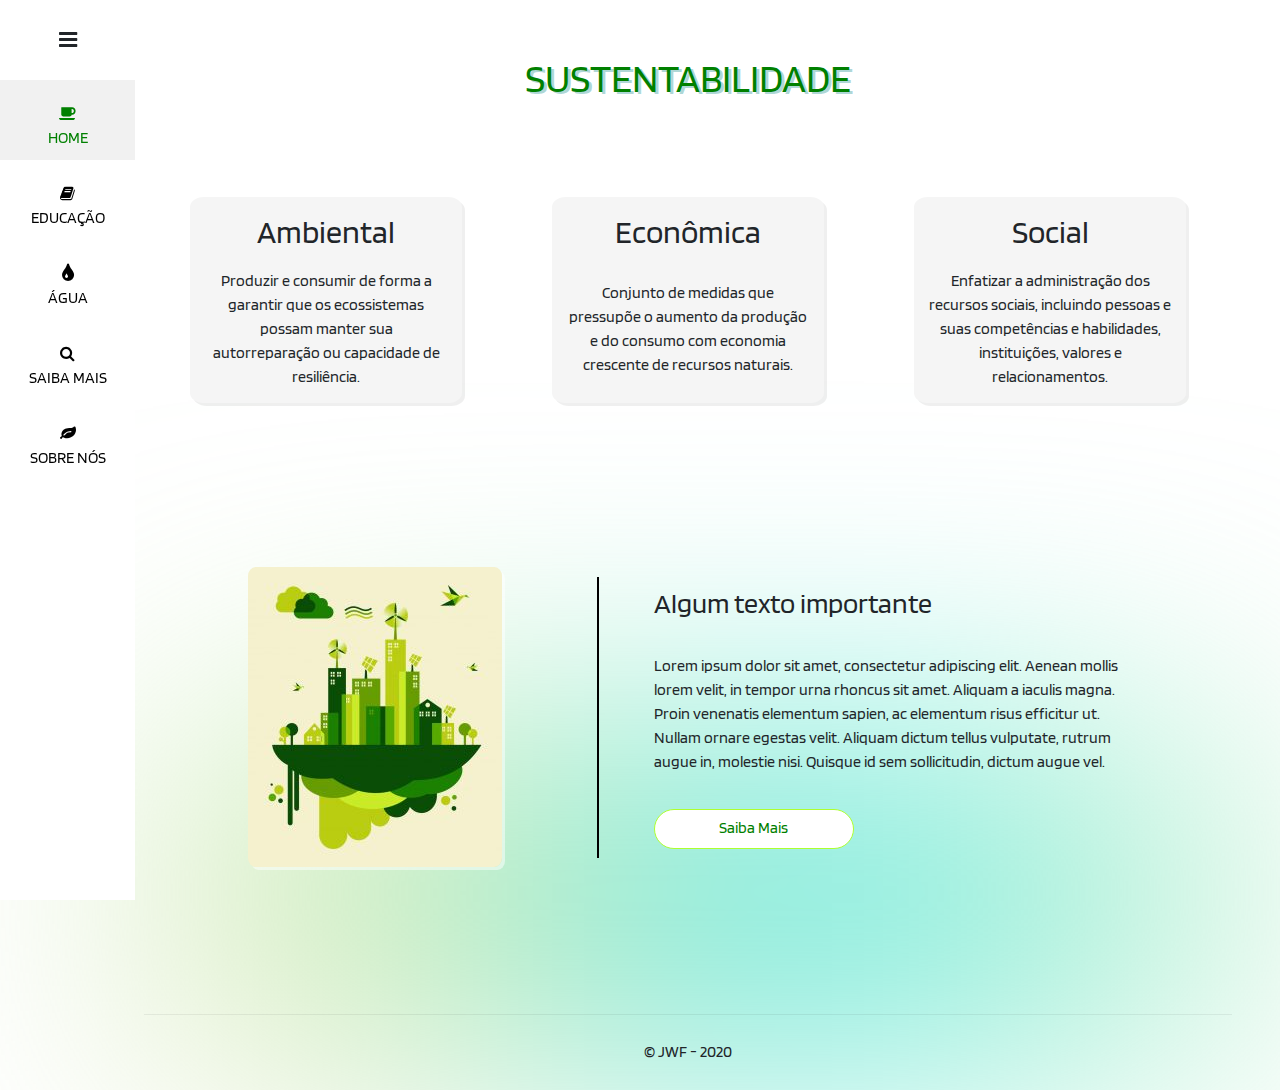
==== index.html @ f5969b2e "Atualizações no site" ====
<!DOCTYPE html>
<html lang="en">

<head>
    <meta charset="UTF-8">
    <meta name="viewport" content="width=device-width, initial-scale=1.0">
    <title>JFW - Sustentabilidade</title>

    <link rel="shortcut icon" href="public/favicon/favicon.ico" type="image/x-icon">

    <link href="https://stackpath.bootstrapcdn.com/font-awesome/4.7.0/css/font-awesome.min.css" rel="stylesheet">

    <link rel="stylesheet" href="https://stackpath.bootstrapcdn.com/bootstrap/4.5.0/css/bootstrap.min.css">

    <link rel="stylesheet" href="public/css/style.css">

    <script src="public/js/script.js"></script>

</head>

<body>
    <!-- <div class="scroll-anchor">

        <p id="pdrop">Press Me</p>

        <a href="#Recicle">
            <div onmousemove="showPress()" onmouseout="hiddenPress()" id="drop"></div>
        </a>

    </div> -->
    <header>

        <nav>
            <ul>
                <li>
                    <div class="item-menu">
                        <i class="fa fa-bars fa-lg"></i>
                    </div>
                </li>
                <li class="menu desabilitado">
                    <a id="linkHome" class="menu desabilitado" href="#" aria-disabled="true">
                        <i class="fa fa-coffee"></i>
                        <p>home</p>
                    </a>
                </li>
                <li class="menu" onmouseover="alterarEstiloMenu(2)" onmouseout="alterarEstiloMenu(2)">
                    <a id="linkReciclo" href="educacao.html">
                        <div class="menu">
                            <i class="fa fa-book"></i>
                            <p>Educação</p>
                        </div>
                    </a>
                </li>
                <li class="menu" onmouseover="alterarEstiloMenu(3)" onmouseout="alterarEstiloMenu(3)">
                    <a id="linkAgua" href="agua.html">
                        <div class="menu">
                            <i class="fa fa-tint fa-lg"></i>
                            <p>água</p>
                        </div>
                    </a>
                </li>
                <li class="menu" onmouseover="alterarEstiloMenu(4)" onmouseout="alterarEstiloMenu(4)">
                    <a id="linkOutros" href="saiba-mais.html">
                        <div class="menu">
                            <i class="fa fa-search"></i>
                            <p>Saiba Mais</p>
                        </div>
                    </a>
                </li>
                <li class="menu" onmouseover="alterarEstiloMenu(5)" onmouseout="alterarEstiloMenu(5)">
                    <a id="linkNos" href="sobre-nos.html">
                        <div class="menu">
                            <i class="fa fa-leaf"></i>
                            <p>Sobre nós</p>
                        </div>
                    </a>
                </li>
            </ul>
        </nav>

    </header>


    <img class="background" src="public/img/background1.jpeg">
    <main>

        <h1 class="title">Sustentabilidade</h1>

        <div class="row rows">
            <div class="box col-md-3">
                <h2>Ambiental</h2>
                <p>Produzir e consumir de forma a garantir que os ecossistemas possam manter
                    sua autorreparação ou capacidade de resiliência.</p>
            </div>
            <div class="box col-md-3">
                <h2>Econômica</h2>
                <p>Conjunto de medidas que pressupõe o aumento da produção e do consumo com
                    economia crescente de recursos naturais.</p>
            </div>
            <div class="box col-md-3">
                <h2>Social</h2>
                <p>Enfatizar a administração dos recursos sociais, incluindo pessoas e suas
                    competências e habilidades, instituições, valores e relacionamentos.</p>
            </div>
        </div>

            <div class="frases row rows">
                <div class="col-sm-4">
                    <img src="public/img/img1.jpg" alt="">
                </div>
                <div class="boxf col-md-6">
                    <h3>Algum texto importante</h3>
                    <p>Lorem ipsum dolor sit amet, consectetur adipiscing elit. Aenean mollis lorem velit, in tempor
                        urna rhoncus sit amet. Aliquam a iaculis magna. Proin venenatis elementum sapien, ac elementum
                        risus efficitur ut. Nullam ornare egestas velit. Aliquam dictum tellus vulputate, rutrum augue
                        in, molestie nisi. Quisque id sem sollicitudin, dictum augue vel.</p>
                    <a href="educacao.html">Saiba Mais</a>
                </div>
                <!-- <p>Uso de agrotóxicos mais que dobrou em dez anos</p>
                        <p>Existem 627 espécies da fauna brasileira ameaçadas de extinção</p>
                        <p>No Brasil, 37% da água tratada é desperdiçada</p> -->
            </div>


            <footer>
                <p>&copy JWF - 2020</p>
            </footer>
    </main>



</body>

</html>
---- public/css/style.css ----
@import url('https://fonts.googleapis.com/css2?family=Blinker:wght@600&display=swap');

* {
    font-family: 'Blinker', sans-serif;
}

body {
    margin: 0 auto;

    display: flex;

    justify-content: center;
}

.background {
    position: absolute;
    width: 80%;
    height: 20vw;

    margin-top: 85vh;
    margin-left: 15vh;
    filter: blur(10em);

    object-fit: cover;

    z-index: -1;
}

/* .scroll-anchor {
    display: grid;

    position: fixed;
    top: 78%;

    transition: all 300ms;
}

.scroll-anchor:hover {

    top: 77%;

    transition: all 300ms;
}

.scroll-anchor p {

    font-weight: bold;
    text-align: center;

    margin-bottom: 4vh;

    color: #0288d1;
    cursor: default;

    opacity: 0;

    transition: opacity 300ms;
}

#drop {

    background-color: #0288d1;
    height: 8.5vh;
    width: 8.5vh;
    border: solid 0.04vw #FFFFFF50;
    border-radius: 50%;
    border-top-left-radius: 0;
    box-shadow: inset -1.3vh 0.5vh 0px -0.5vh #03a9f4;

    transform: rotate(45deg);

    cursor: pointer;

    transition: all 300ms;

} */

nav {

    position: fixed;
    left: 0;

    background-color: #FFF;

    width: 15vh;
    height: 100vh;

    z-index: 3;

}

ul, li {
    list-style-type: none;
    padding: 0;
}

li.menu:hover {
    background-color: #21212110;
    cursor: pointer;
}

ul li {
    position: relative;

    width: 100%;
    height: 5em;

    margin: 0 auto;
}

li .menu, li div.item-menu {
    position: absolute;
    top: 50%;
    left: 50%;
    transform: translate(-50%, -50%);

    text-align: center;
}

li a:hover {
    text-decoration: none;
}

li a {
    text-decoration: none;
    color: black;
}

.menu, .item-menu {
    width: 100%;
}

.item-menu {
    cursor: pointer ;
}

li .menu {
    margin-top: 10%;
}

li.desabilitado{
    background-color: #21212110;
}

a.desabilitado {
    color: green;
}


main {
    width: 85%;
    margin-left: 7.5%;
}

.rows {
    margin: 7% 0;
    justify-content: center;
}

.rows img {
    border-radius: 3%;
    box-shadow: 3px 3px #FFFFFF80;

    position: relative;
    top: 50%;
    left: 50%;
    transform: translate(-50%, -50%);
}

li p, .title {
    text-transform: uppercase;
}

h1.title {
    text-align: center;
    text-transform: uppercase;
    text-shadow: 3px 2px #00808050;

    margin: 5% 0;
    color: #008000;
}

.box {
    background-color: whitesmoke;

    border-radius: 5%;
    box-shadow: 3px 3px #00000010;

    margin: 2vh 5vh;

    min-width: 250px;

}

.box > h2, .box p {
    text-align: center;
}

.box > h2 {
    margin: 0.5em 0;
}

.box p {
    position: relative;
    top: 30%;
    left: 50%;
    transform: translate(-50%, -50%);

    text-align: center;
}

.boxf p {
    margin-top: 1em;
    margin-bottom: 5em;
}

.frases .boxf {
    border-left: solid 2px black;
    padding-left: 5%;
    padding-bottom: 2%;
    text-align: left;
    margin: 5em;

}

.frases div {
    justify-content: center;
    align-items: center;
}

.frases p {
    position: relative;
    top: 30%;
    left: 50%;
    transform: translate(-50%, -50%);
}

.frases h3 {
    margin: 2% 0;
}

.frases {
    margin: 7% 0;
}

.frases {
    text-align: center;
}

.boxf a {
    color: green;
    text-align: center;
    padding: 6px;
    margin-top: -5%;
    position: absolute;
    width: 200px;
    height: 40px;
    border: solid 1px greenyellow;
    border-radius: 2em;
    background-color: white;
    text-decoration: none;

    transition: color 300ms;
    transition: background-color 700ms;


}

.boxf a:hover {
    border: #00800080;
    background-color: #00800080;
    color: white;

    transition: color 300ms;
    transition: background-color 700ms; 
}

footer {
    margin-top: auto;
    padding : 25px 0 10px;

    text-align: center;

    border-top: 1px solid #00000010;
}

::-webkit-scrollbar {
    width: 1.2%;
    background-color: #21212110;
}

::-webkit-scrollbar-thumb {
    background-color: #21212130;
}

@media(max-width: 800px) {
    nav {
        display: none;
    }

    main {
        margin-left: 0;
    }

    .background {
        bottom: -70%;
        left: 0;
        filter: blur(7em);
    }

    .frases .boxf {
        border-left: none;
        text-align: center;
        justify-content: center;
        align-items: center;
        margin: 5% 0;
    }

    .boxf a {
        margin: 0;
        position: relative;
        padding: 0.3em 2em;
    }
}
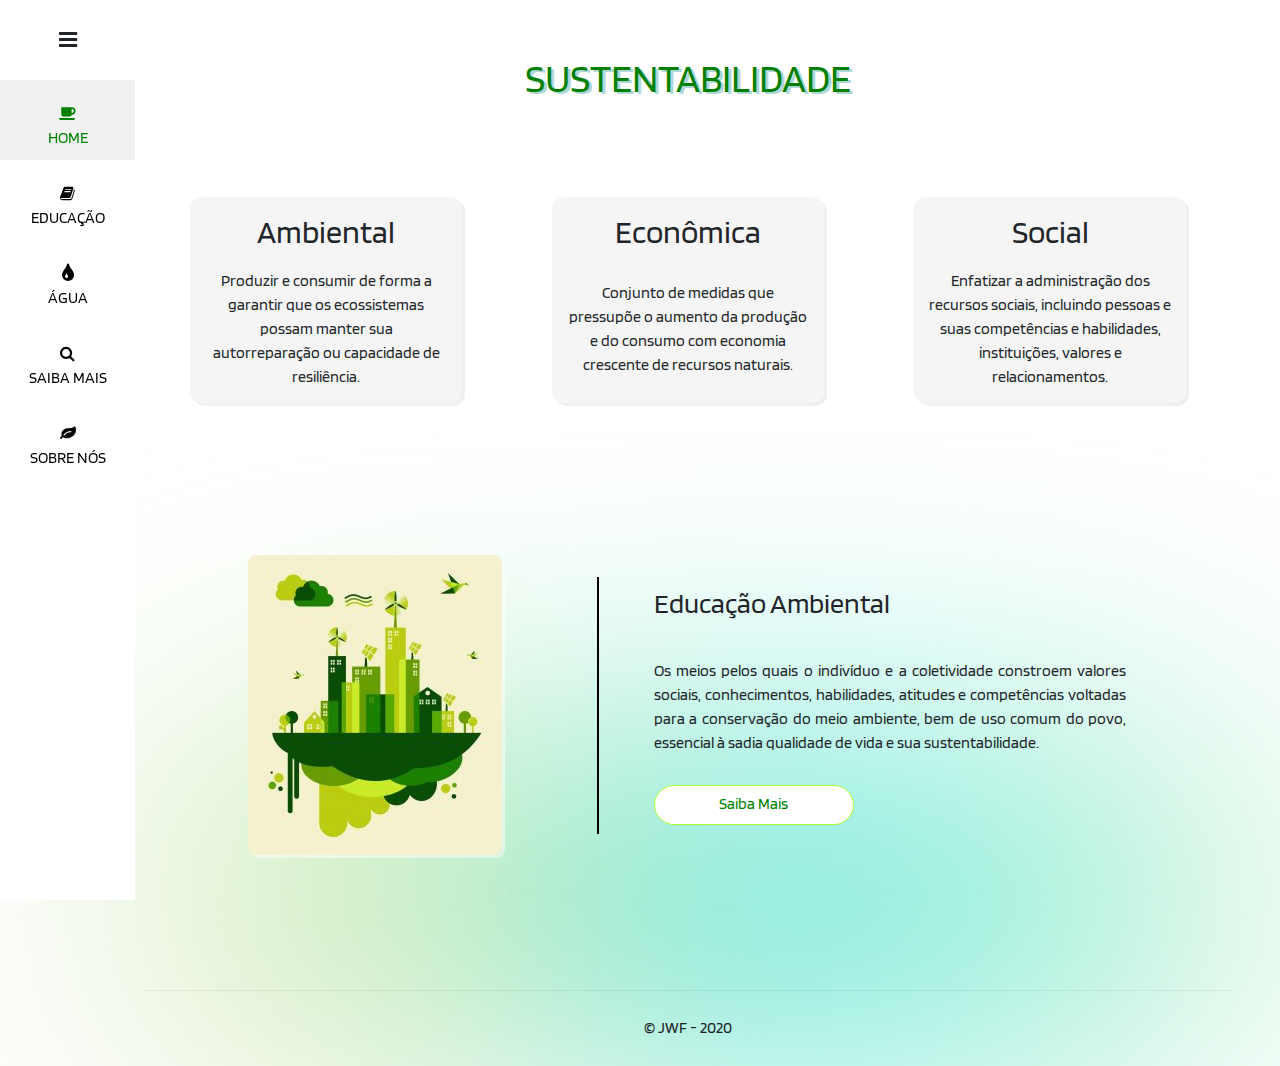
==== commit a89492ae: "diversas alterações" ====
--- a/index.html
+++ b/index.html
@@ -109,11 +109,11 @@
                     <img src="public/img/img1.jpg" alt="">
                 </div>
                 <div class="boxf col-md-6">
-                    <h3>Algum texto importante</h3>
-                    <p>Lorem ipsum dolor sit amet, consectetur adipiscing elit. Aenean mollis lorem velit, in tempor
-                        urna rhoncus sit amet. Aliquam a iaculis magna. Proin venenatis elementum sapien, ac elementum
-                        risus efficitur ut. Nullam ornare egestas velit. Aliquam dictum tellus vulputate, rutrum augue
-                        in, molestie nisi. Quisque id sem sollicitudin, dictum augue vel.</p>
+                    <h3>Educação Ambiental</h3>
+                    <p style="text-align: justify;">Os meios pelos quais o indivíduo e a coletividade constroem valores sociais, conhecimentos,
+                        habilidades, atitudes e competências voltadas para a conservação do meio ambiente, 
+                        bem de uso comum do povo, essencial à sadia qualidade de vida e sua sustentabilidade.
+                    </p>
                     <a href="educacao.html">Saiba Mais</a>
                 </div>
                 <!-- <p>Uso de agrotóxicos mais que dobrou em dez anos</p>
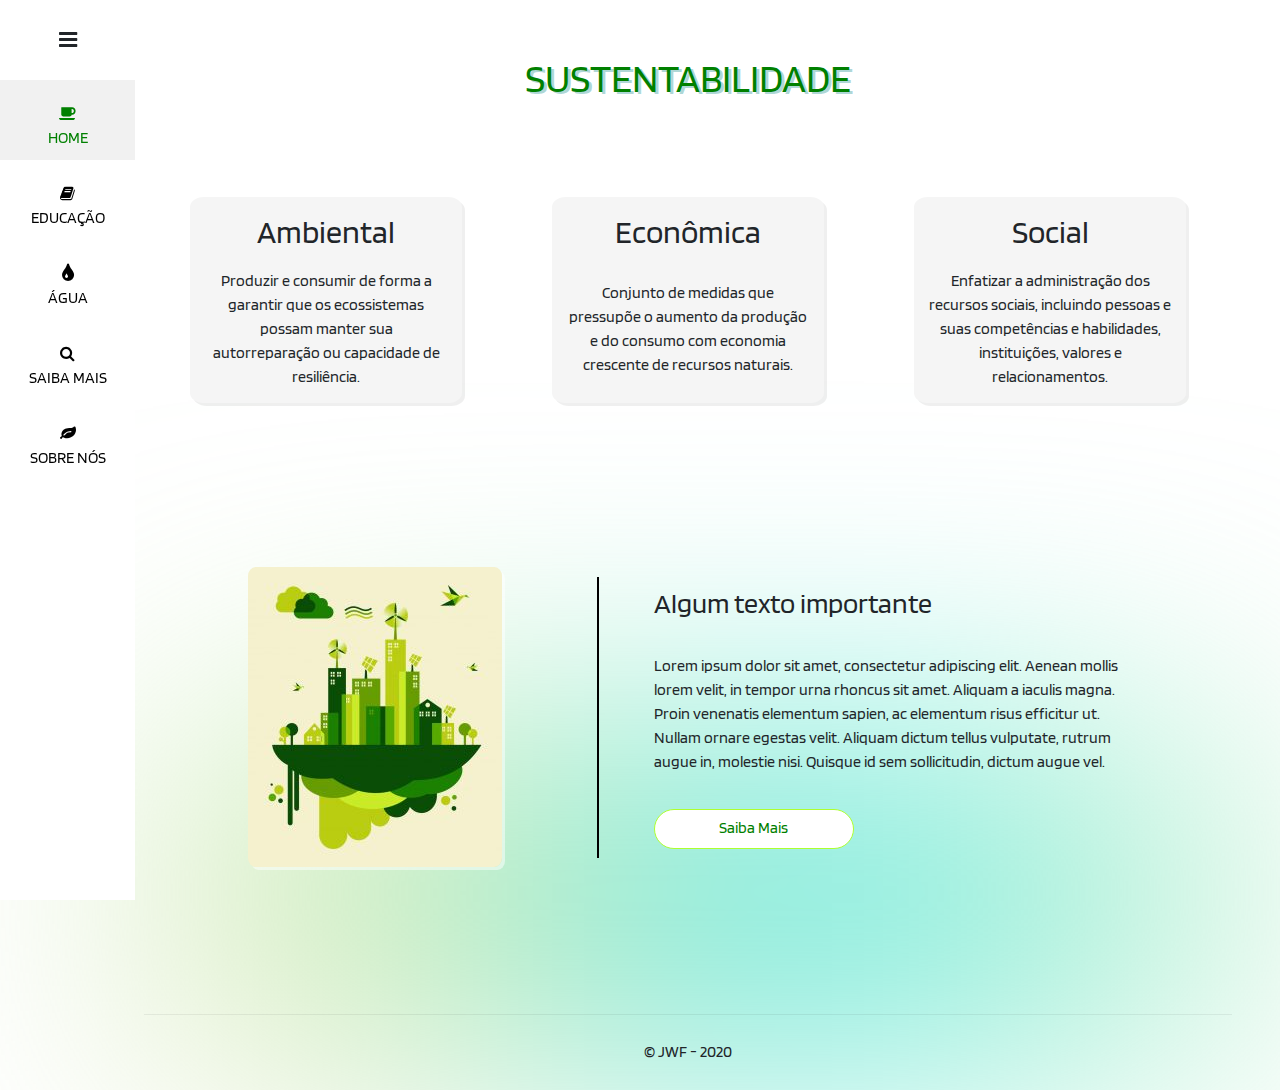
==== commit 136132f5: "Introdução menu button" ====
--- a/index.html
+++ b/index.html
@@ -82,10 +82,13 @@
 
 
     <img class="background" src="public/img/background1.jpeg">
+
+    <a href="menu.html"><i class="fa fa-bars fa-2x"></i></a>
+
     <main>
 
         <h1 class="title">Sustentabilidade</h1>
-
+     
         <div class="row rows">
             <div class="box col-md-3">
                 <h2>Ambiental</h2>
@@ -109,11 +112,11 @@
                     <img src="public/img/img1.jpg" alt="">
                 </div>
                 <div class="boxf col-md-6">
-                    <h3>Educação Ambiental</h3>
-                    <p style="text-align: justify;">Os meios pelos quais o indivíduo e a coletividade constroem valores sociais, conhecimentos,
-                        habilidades, atitudes e competências voltadas para a conservação do meio ambiente, 
-                        bem de uso comum do povo, essencial à sadia qualidade de vida e sua sustentabilidade.
-                    </p>
+                    <h3>Algum texto importante</h3>
+                    <p>Lorem ipsum dolor sit amet, consectetur adipiscing elit. Aenean mollis lorem velit, in tempor
+                        urna rhoncus sit amet. Aliquam a iaculis magna. Proin venenatis elementum sapien, ac elementum
+                        risus efficitur ut. Nullam ornare egestas velit. Aliquam dictum tellus vulputate, rutrum augue
+                        in, molestie nisi. Quisque id sem sollicitudin, dictum augue vel.</p>
                     <a href="educacao.html">Saiba Mais</a>
                 </div>
                 <!-- <p>Uso de agrotóxicos mais que dobrou em dez anos</p>
--- a/public/css/style.css
+++ b/public/css/style.css
@@ -188,7 +188,7 @@
 
     margin: 2vh 5vh;
 
-    min-width: 250px;
+    min-width: 200px;
 
 }
 
@@ -262,8 +262,6 @@
 
     transition: color 300ms;
     transition: background-color 700ms;
-
-
 }
 
 .boxf a:hover {
@@ -284,6 +282,19 @@
     border-top: 1px solid #00000010;
 }
 
+body > a {
+    display: none;
+    position: absolute;
+    text-decoration: none;
+    color: black;
+    top: 3.5%;
+    left: 47.5%;
+}
+
+body > a:hover {
+    color: black;
+}
+
 ::-webkit-scrollbar {
     width: 1.2%;
     background-color: #21212110;
@@ -303,9 +314,7 @@
     }
 
     .background {
-        bottom: -70%;
-        left: 0;
-        filter: blur(7em);
+        display: none;
     }
 
     .frases .boxf {
@@ -321,4 +330,13 @@
         position: relative;
         padding: 0.3em 2em;
     }
+
+    main {
+        margin-top: 10%;
+        padding: 0;
+    }
+
+    body > a {
+        display: block;
+    }
 }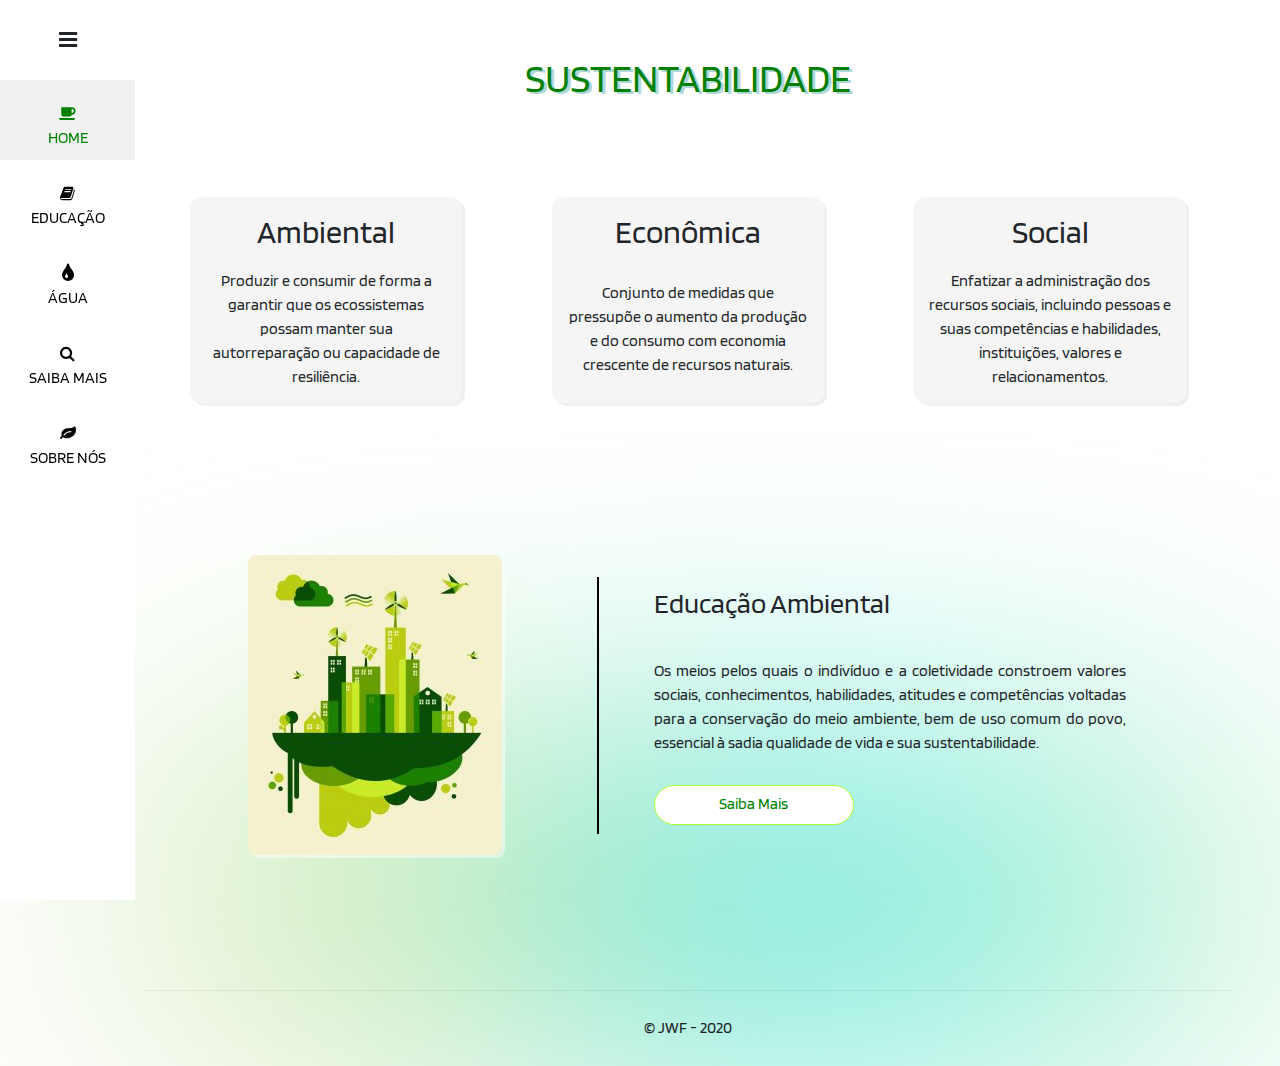
==== commit 05df421f: "Merge branch 'master' of https://github.com/joao-coimbra/APS" ====
--- a/index.html
+++ b/index.html
@@ -112,11 +112,11 @@
                     <img src="public/img/img1.jpg" alt="">
                 </div>
                 <div class="boxf col-md-6">
-                    <h3>Algum texto importante</h3>
-                    <p>Lorem ipsum dolor sit amet, consectetur adipiscing elit. Aenean mollis lorem velit, in tempor
-                        urna rhoncus sit amet. Aliquam a iaculis magna. Proin venenatis elementum sapien, ac elementum
-                        risus efficitur ut. Nullam ornare egestas velit. Aliquam dictum tellus vulputate, rutrum augue
-                        in, molestie nisi. Quisque id sem sollicitudin, dictum augue vel.</p>
+                    <h3>Educação Ambiental</h3>
+                    <p style="text-align: justify;">Os meios pelos quais o indivíduo e a coletividade constroem valores sociais, conhecimentos,
+                        habilidades, atitudes e competências voltadas para a conservação do meio ambiente, 
+                        bem de uso comum do povo, essencial à sadia qualidade de vida e sua sustentabilidade.
+                    </p>
                     <a href="educacao.html">Saiba Mais</a>
                 </div>
                 <!-- <p>Uso de agrotóxicos mais que dobrou em dez anos</p>
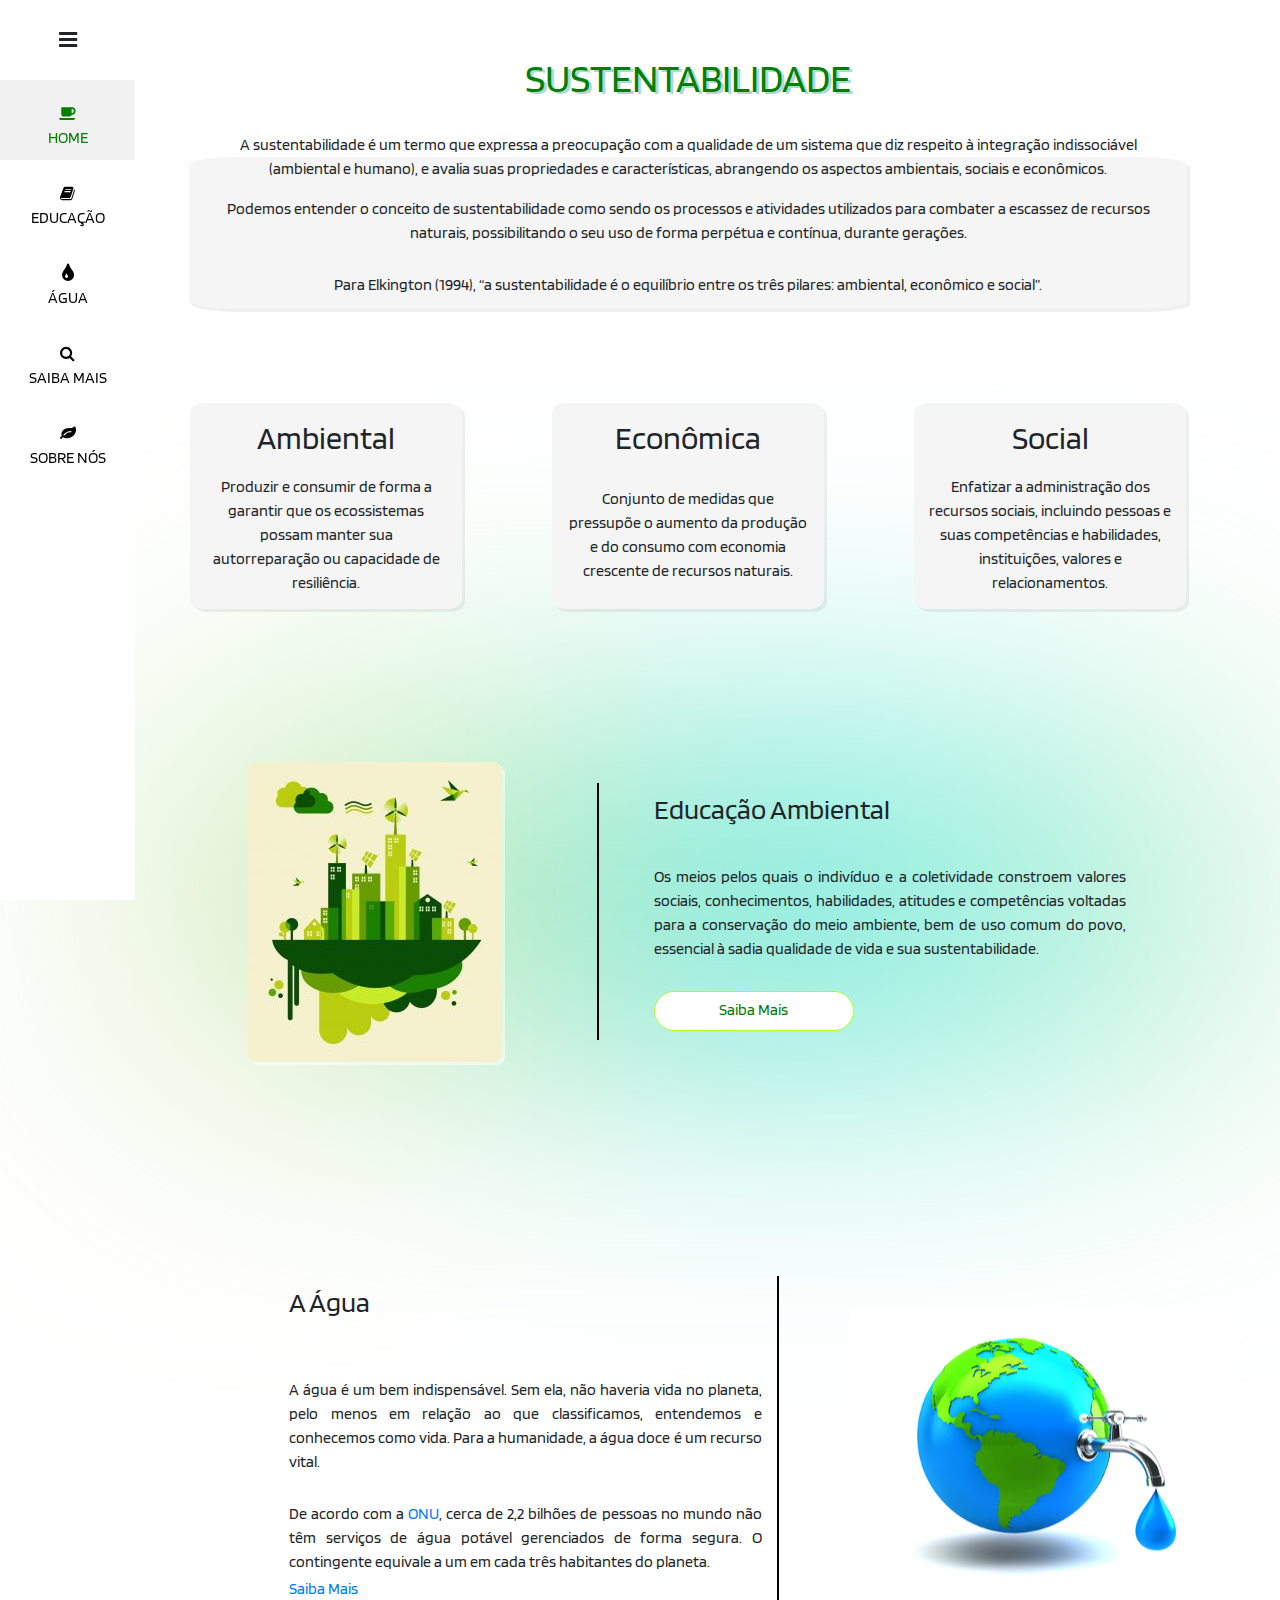
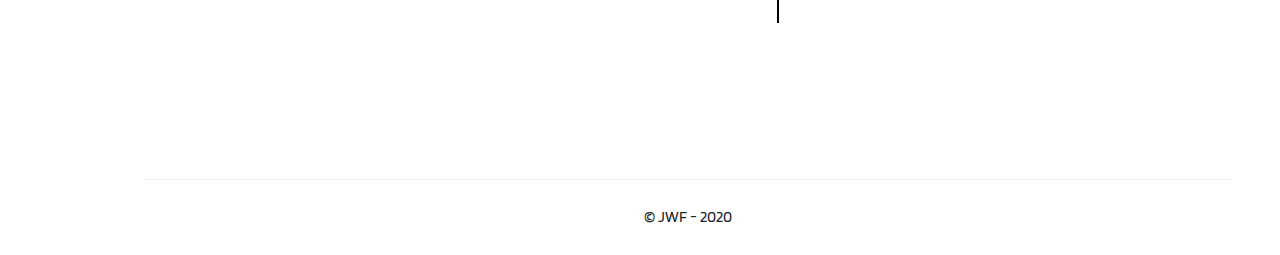
==== commit 6b1fb6ce: "alterações nas páginas" ====
--- a/index.html
+++ b/index.html
@@ -89,6 +89,19 @@
 
         <h1 class="title">Sustentabilidade</h1>
      
+        <div class="box col-md-auto">
+            <p> A sustentabilidade é um termo que expressa a preocupação com a qualidade de um sistema 
+            que diz respeito à integração indissociável (ambiental e humano), e avalia suas propriedades e 
+            características, abrangendo os aspectos ambientais, sociais e econômicos.</p>
+
+            <p>Podemos entender o conceito de sustentabilidade como sendo os processos e atividades utilizados para 
+            combater a escassez de recursos naturais, possibilitando o seu uso de forma perpétua e contínua, 
+            durante gerações.</p>
+
+            <p>Para Elkington (1994), <q>a sustentabilidade é o equilíbrio entre os três pilares: ambiental, econômico e social</q>.</p>
+            
+        </div>
+        
         <div class="row rows">
             <div class="box col-md-3">
                 <h2>Ambiental</h2>
@@ -121,9 +134,29 @@
                 </div>
                 <!-- <p>Uso de agrotóxicos mais que dobrou em dez anos</p>
                         <p>Existem 627 espécies da fauna brasileira ameaçadas de extinção</p>
-                        <p>No Brasil, 37% da água tratada é desperdiçada</p> -->
+                        <p>No Brasil, 37% da água tratada é desperdiçada</p> -->                
+                
             </div>
 
+            <div class="frases row rows">
+                <div class="boxg col-md-6">
+                    <h3>A Água</h3>
+                    <p style="text-align: justify;">
+                        A água é um bem indispensável. Sem ela, não haveria vida no planeta, pelo menos em relação ao 
+                        que classificamos, entendemos e conhecemos como vida. Para a humanidade, a água doce é um recurso vital.
+                    </p>
+                    <p style="text-align: justify;">
+                    De acordo com a <a href="https://nacoesunidas.org/onu-1-em-cada-3-pessoas-no-mundo-nao-tem-acesso-a-agua-potavel/" target="_blank">
+                    ONU</a>, cerca de 2,2 bilhões de pessoas no mundo não têm serviços de água potável gerenciados 
+                    de forma segura. O contingente equivale a um em cada três habitantes do planeta. 
+                    </p>
+                    <br><br>
+                    <a href="agua.html">Saiba Mais</a>
+                </div>                               
+                <div class="col-sm-4">
+                    <img src="public/img/img2.jpg" alt="">
+                </div>
+            </div>
 
             <footer>
                 <p>&copy JWF - 2020</p>
--- a/public/css/style.css
+++ b/public/css/style.css
@@ -221,6 +221,14 @@
     text-align: left;
     margin: 5em;
 
+}
+
+.frases .boxg {
+    border-right: solid 2px black;
+    padding-left: 5%;
+    padding-bottom: 2%;
+    text-align: left;
+    margin: 5em;
 }
 
 .frases div {
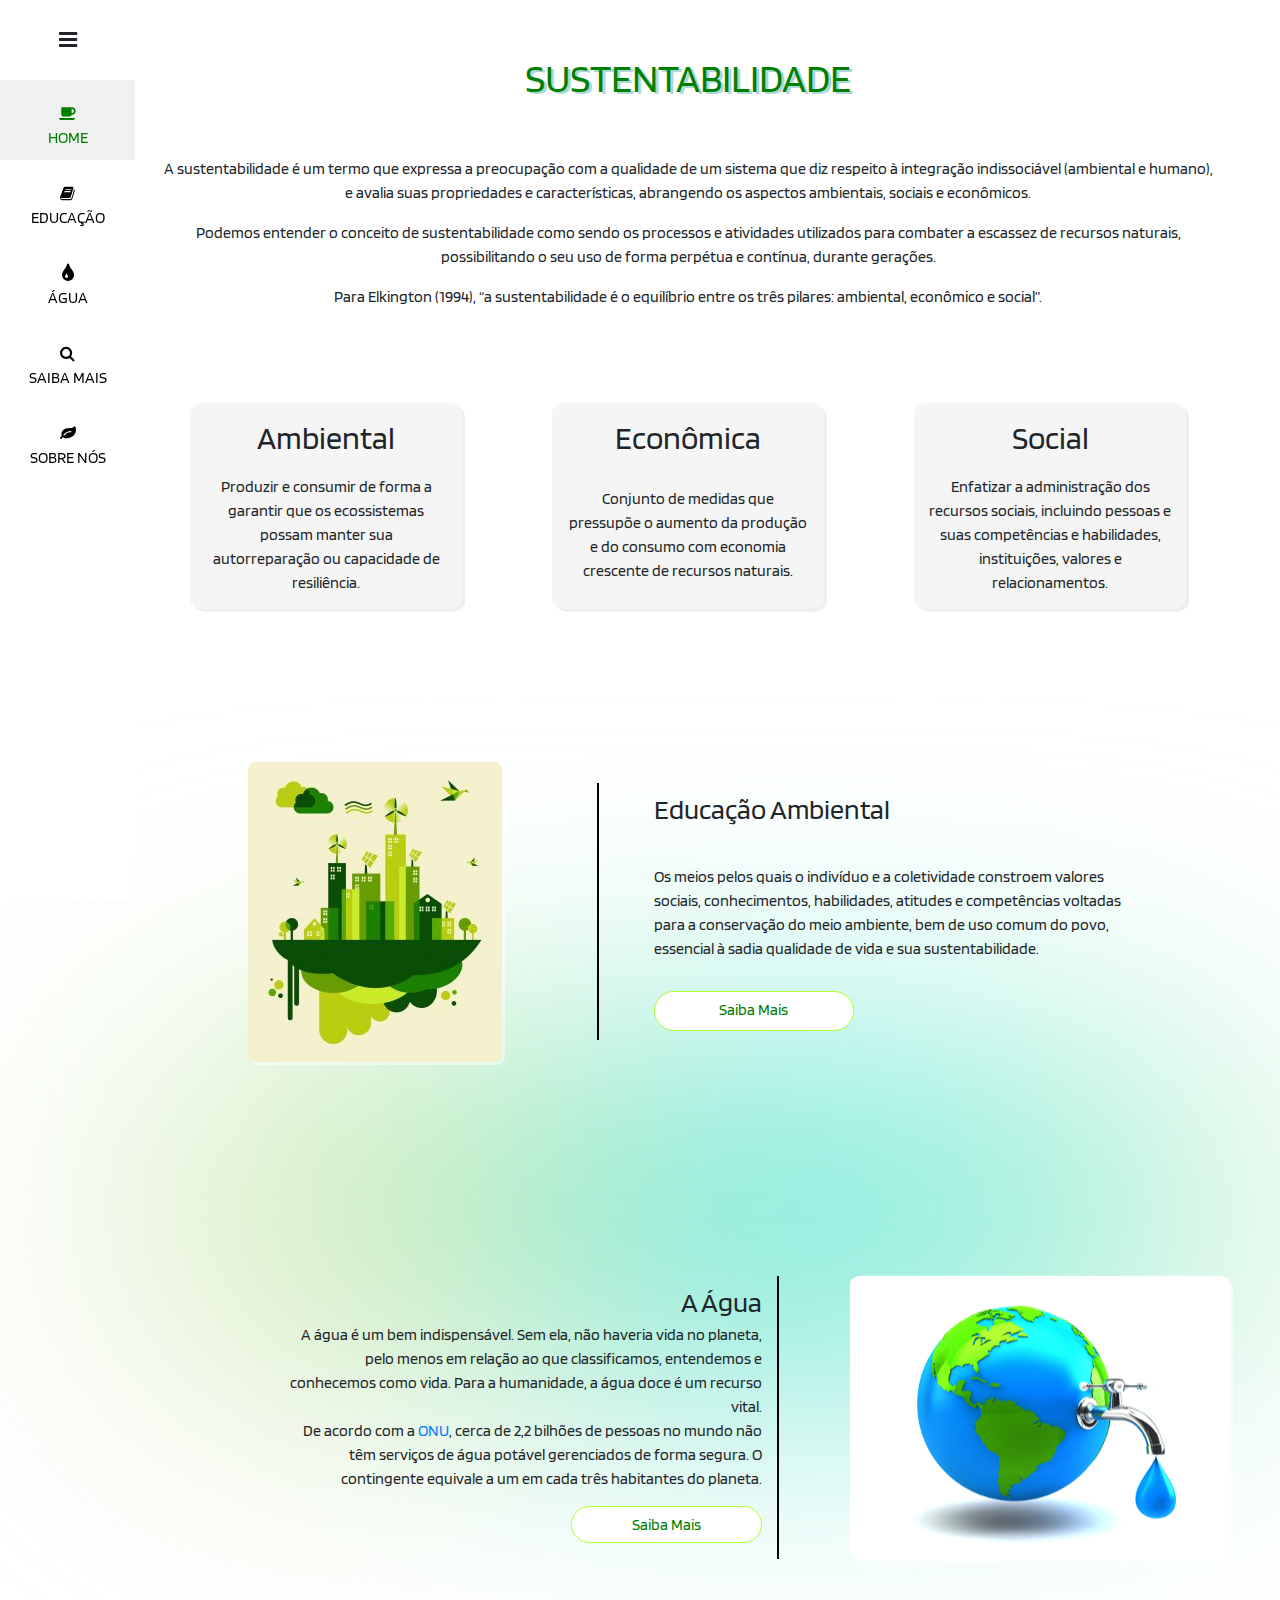
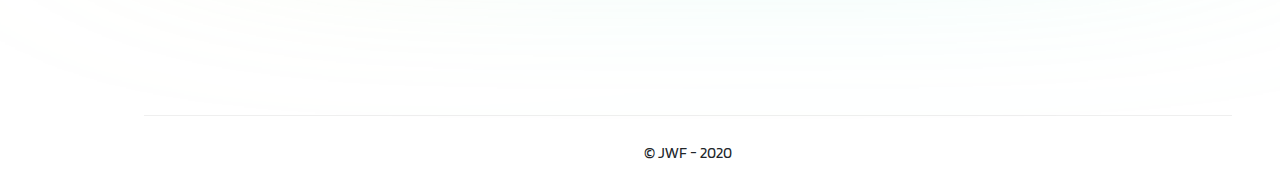
==== commit 820b4176: "ajustes nos componetes do site" ====
--- a/index.html
+++ b/index.html
@@ -83,25 +83,24 @@
 
     <img class="background" src="public/img/background1.jpeg">
 
-    <a href="menu.html"><i class="fa fa-bars fa-2x"></i></a>
-
     <main>
 
-        <h1 class="title">Sustentabilidade</h1>
-     
-        <div class="box col-md-auto">
-            <p> A sustentabilidade é um termo que expressa a preocupação com a qualidade de um sistema 
-            que diz respeito à integração indissociável (ambiental e humano), e avalia suas propriedades e 
-            características, abrangendo os aspectos ambientais, sociais e econômicos.</p>
+        <h1 class="title title-home">Sustentabilidade</h1>
 
-            <p>Podemos entender o conceito de sustentabilidade como sendo os processos e atividades utilizados para 
-            combater a escassez de recursos naturais, possibilitando o seu uso de forma perpétua e contínua, 
-            durante gerações.</p>
+        <div class="col-md-auto">
+            <p> A sustentabilidade é um termo que expressa a preocupação com a qualidade de um sistema
+                que diz respeito à integração indissociável (ambiental e humano), e avalia suas propriedades e
+                características, abrangendo os aspectos ambientais, sociais e econômicos.</p>
 
-            <p>Para Elkington (1994), <q>a sustentabilidade é o equilíbrio entre os três pilares: ambiental, econômico e social</q>.</p>
-            
+            <p>Podemos entender o conceito de sustentabilidade como sendo os processos e atividades utilizados para
+                combater a escassez de recursos naturais, possibilitando o seu uso de forma perpétua e contínua,
+                durante gerações.</p>
+
+            <p>Para Elkington (1994), <q>a sustentabilidade é o equilíbrio entre os três pilares: ambiental, econômico e
+                    social</q>.</p>
+
         </div>
-        
+
         <div class="row rows">
             <div class="box col-md-3">
                 <h2>Ambiental</h2>
@@ -120,47 +119,47 @@
             </div>
         </div>
 
-            <div class="frases row rows">
-                <div class="col-sm-4">
-                    <img src="public/img/img1.jpg" alt="">
-                </div>
-                <div class="boxf col-md-6">
-                    <h3>Educação Ambiental</h3>
-                    <p style="text-align: justify;">Os meios pelos quais o indivíduo e a coletividade constroem valores sociais, conhecimentos,
-                        habilidades, atitudes e competências voltadas para a conservação do meio ambiente, 
-                        bem de uso comum do povo, essencial à sadia qualidade de vida e sua sustentabilidade.
-                    </p>
-                    <a href="educacao.html">Saiba Mais</a>
-                </div>
-                <!-- <p>Uso de agrotóxicos mais que dobrou em dez anos</p>
+        <div class="box-educa row rows">
+            <div class="col-sm-4">
+                <img src="public/img/img1.jpg" alt="">
+            </div>
+            <div class="boxf col-md-6">
+                <h3>Educação Ambiental</h3>
+                <p>Os meios pelos quais o indivíduo e a coletividade constroem valores sociais, conhecimentos,
+                    habilidades, atitudes e competências voltadas para a conservação do meio ambiente,
+                    bem de uso comum do povo, essencial à sadia qualidade de vida e sua sustentabilidade.
+                </p>
+                <a href="educacao.html">Saiba Mais</a>
+            </div>
+            <!-- <p>Uso de agrotóxicos mais que dobrou em dez anos</p>
                         <p>Existem 627 espécies da fauna brasileira ameaçadas de extinção</p>
-                        <p>No Brasil, 37% da água tratada é desperdiçada</p> -->                
-                
+                        <p>No Brasil, 37% da água tratada é desperdiçada</p> -->
+
+        </div>
+
+        <div class="box-agua row rows">
+            <div class="boxg col-sm-6">
+                <h3>A Água</h3>
+                <p>
+                    A água é um bem indispensável. Sem ela, não haveria vida no planeta, pelo menos em relação ao
+                    que classificamos, entendemos e conhecemos como vida. Para a humanidade, a água doce é um recurso
+                    vital. <br>
+                    De acordo com a <a
+                        href="https://nacoesunidas.org/onu-1-em-cada-3-pessoas-no-mundo-nao-tem-acesso-a-agua-potavel/"
+                        target="_blank">
+                        ONU</a>, cerca de 2,2 bilhões de pessoas no mundo não têm serviços de água potável gerenciados
+                    de forma segura. O contingente equivale a um em cada três habitantes do planeta.
+                </p>
+                <a href="agua.html">Saiba Mais</a>
             </div>
+            <div class="col-md-4">
+                <img src="public/img/img2.jpg" alt="">
+            </div>
+        </div>
 
-            <div class="frases row rows">
-                <div class="boxg col-md-6">
-                    <h3>A Água</h3>
-                    <p style="text-align: justify;">
-                        A água é um bem indispensável. Sem ela, não haveria vida no planeta, pelo menos em relação ao 
-                        que classificamos, entendemos e conhecemos como vida. Para a humanidade, a água doce é um recurso vital.
-                    </p>
-                    <p style="text-align: justify;">
-                    De acordo com a <a href="https://nacoesunidas.org/onu-1-em-cada-3-pessoas-no-mundo-nao-tem-acesso-a-agua-potavel/" target="_blank">
-                    ONU</a>, cerca de 2,2 bilhões de pessoas no mundo não têm serviços de água potável gerenciados 
-                    de forma segura. O contingente equivale a um em cada três habitantes do planeta. 
-                    </p>
-                    <br><br>
-                    <a href="agua.html">Saiba Mais</a>
-                </div>                               
-                <div class="col-sm-4">
-                    <img src="public/img/img2.jpg" alt="">
-                </div>
-            </div>
-
-            <footer>
-                <p>&copy JWF - 2020</p>
-            </footer>
+        <footer>
+            <p>&copy JWF - 2020</p>
+        </footer>
     </main>
 
 
--- a/public/css/style.css
+++ b/public/css/style.css
@@ -17,7 +17,7 @@
     width: 80%;
     height: 20vw;
 
-    margin-top: 85vh;
+    margin-top: 120vh;
     margin-left: 15vh;
     filter: blur(10em);
 
@@ -152,6 +152,10 @@
     margin-left: 7.5%;
 }
 
+main > div:nth-child(2) {
+    text-align: center;
+}
+
 .rows {
     margin: 7% 0;
     justify-content: center;
@@ -167,11 +171,15 @@
     transform: translate(-50%, -50%);
 }
 
+.image-ods {
+    justify-content: center;
+}
+
 li p, .title {
     text-transform: uppercase;
 }
 
-h1.title {
+h1.title-home {
     text-align: center;
     text-transform: uppercase;
     text-shadow: 3px 2px #00808050;
@@ -180,6 +188,15 @@
     color: #008000;
 }
 
+h1.title-agua {
+    text-align: center;
+    text-transform: uppercase;
+    text-shadow: 3px 2px #00808050;
+
+    margin: 5% 0;
+    color: rgb(61, 61, 184);
+}
+
 .box {
     background-color: whitesmoke;
 
@@ -190,6 +207,28 @@
 
     min-width: 200px;
 
+}
+
+.box-links {
+    padding: 10%;
+    text-align: center;
+    justify-content: center;
+    align-items: center;
+}
+
+.videos {
+    text-align: center;
+    justify-content: center;
+    align-items: center;
+}
+
+.box section iframe {
+    justify-content: center;
+    margin: 10px auto;
+}
+
+.frase-sm {
+    text-align: center;
 }
 
 .box > h2, .box p {
@@ -214,7 +253,7 @@
     margin-bottom: 5em;
 }
 
-.frases .boxf {
+.box-educa .boxf {
     border-left: solid 2px black;
     padding-left: 5%;
     padding-bottom: 2%;
@@ -223,36 +262,54 @@
 
 }
 
-.frases .boxg {
+.box-agua h3 {
+    text-align: right;
+    margin-bottom: 10%;
+}
+
+.box-agua .boxg {
     border-right: solid 2px black;
     padding-left: 5%;
     padding-bottom: 2%;
-    text-align: left;
+    text-align: right;
     margin: 5em;
 }
 
-.frases div {
+.box-educa div {
     justify-content: center;
     align-items: center;
 }
 
-.frases p {
+.box-educa p, .box-agua p {
     position: relative;
     top: 30%;
     left: 50%;
     transform: translate(-50%, -50%);
 }
 
-.frases h3 {
+.box-educa h3, .box-agua h3 {
     margin: 2% 0;
 }
 
-.frases {
+.box-educa, .box-agua {
     margin: 7% 0;
-}
-
-.frases {
-    text-align: center;
+    text-align: center;
+}
+
+.boxg > a {
+    color: green;
+    text-align: center;
+    position: relative;
+    padding: 8px 60px;
+    width: 200px;
+    height: 40px;
+    border: solid 1px greenyellow;
+    border-radius: 2em;
+    background-color: white;
+    text-decoration: none;
+
+    transition: color 300ms;
+    transition: background-color 700ms;
 }
 
 .boxf a {
@@ -272,7 +329,7 @@
     transition: background-color 700ms;
 }
 
-.boxf a:hover {
+.boxf a:hover, .boxg > a:hover {
     border: #00800080;
     background-color: #00800080;
     color: white;
@@ -312,7 +369,7 @@
     background-color: #21212130;
 }
 
-@media(max-width: 800px) {
+@media(max-width: 920px) {
     nav {
         display: none;
     }
@@ -325,7 +382,23 @@
         display: none;
     }
 
-    .frases .boxf {
+    .box {
+        min-width: 80%;
+    }
+
+    .boxg h3 {
+        text-align: center;
+        margin-bottom: 10%;
+    }
+
+    .box-agua .boxg {
+        border-right: none;
+        text-align: center;
+        justify-content: center;
+        align-items: center;
+    }
+
+    .box-educa .boxf {
         border-left: none;
         text-align: center;
         justify-content: center;
@@ -338,6 +411,12 @@
         position: relative;
         padding: 0.3em 2em;
     }
+    
+    .boxg > a {
+        margin: 0;
+        position: relative;
+        padding: 0.3em 2em;
+    }
 
     main {
         margin-top: 10%;
@@ -347,4 +426,10 @@
     body > a {
         display: block;
     }
-}+}
+
+/* .table {
+    text-align: center;
+    margin: 0px;
+    border: aquamarine;
+} */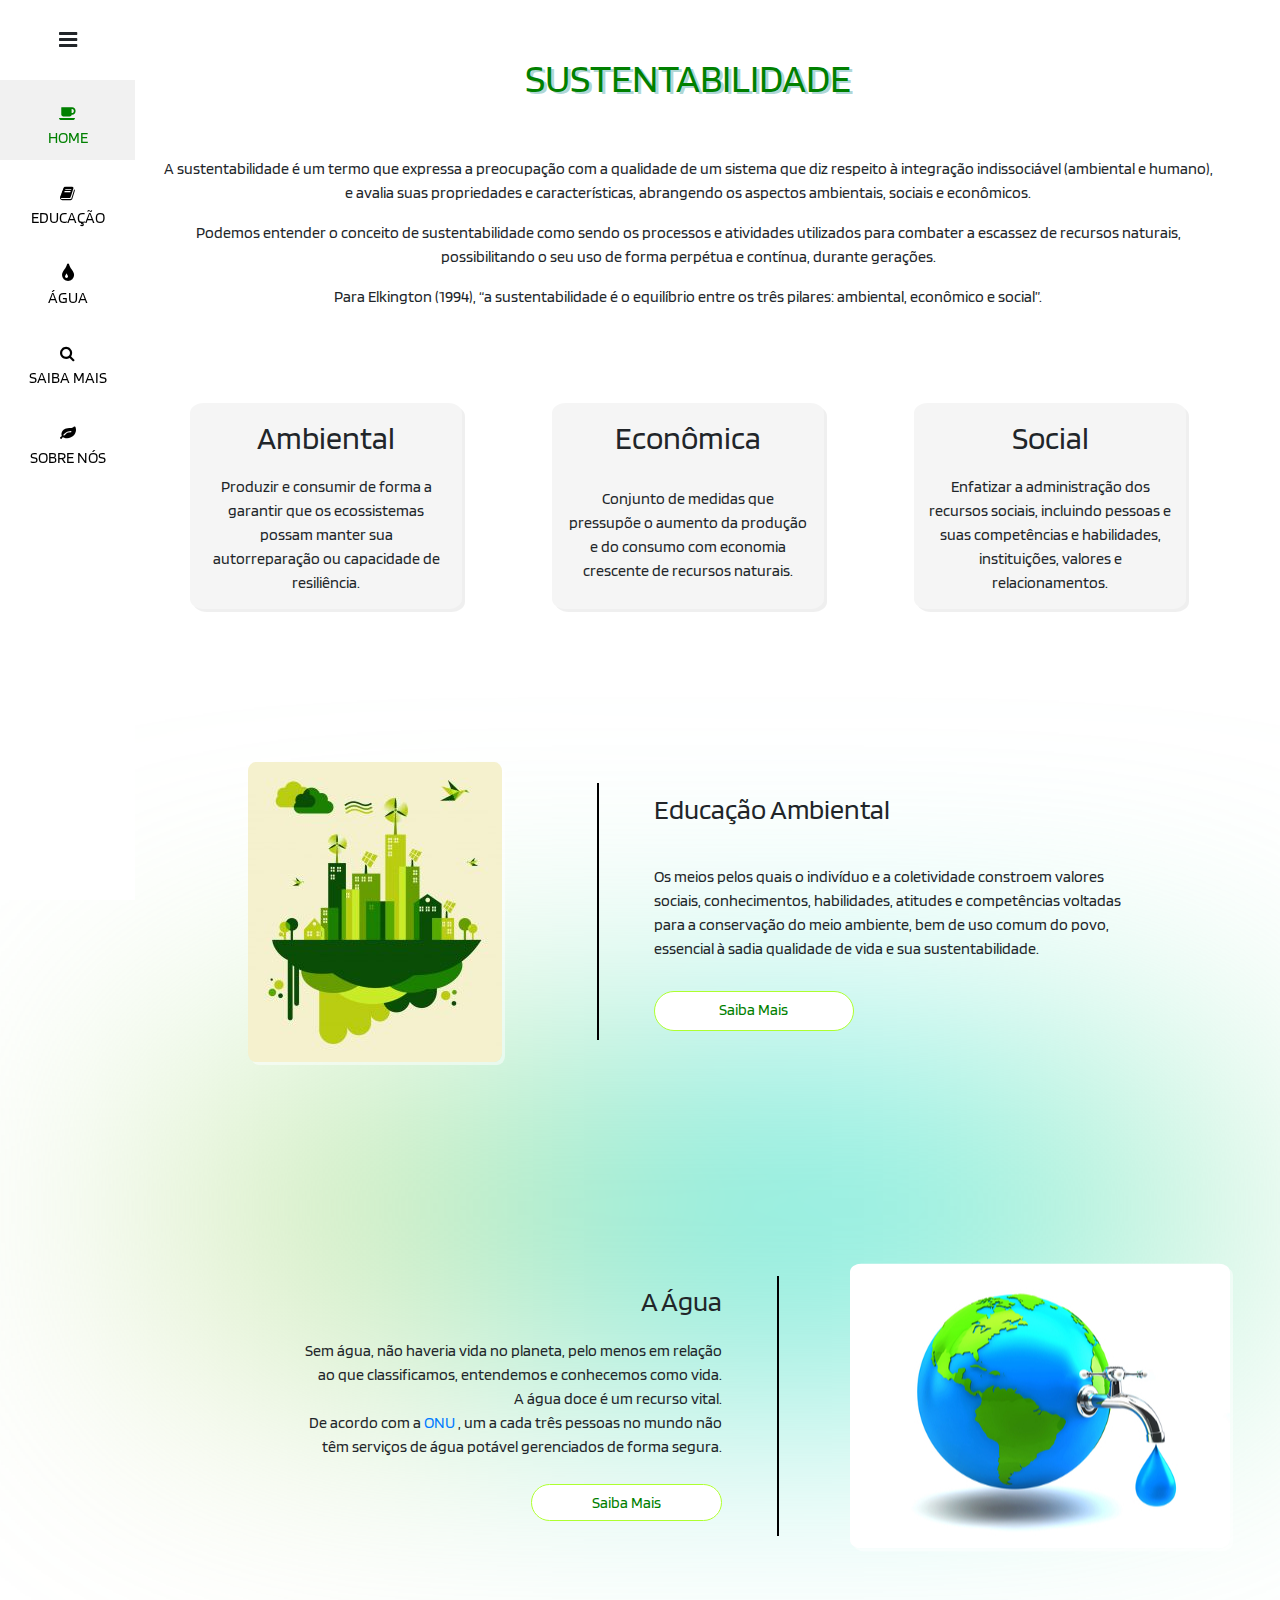
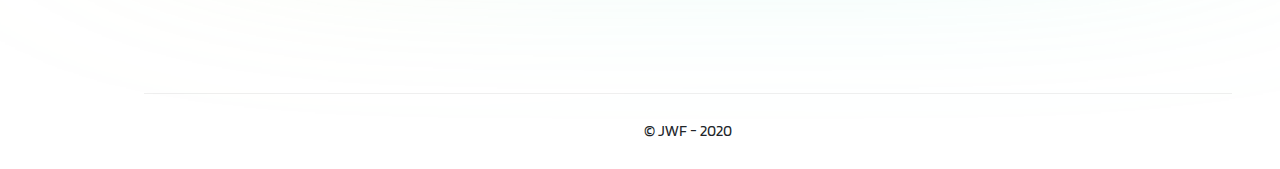
==== commit 979ecc51: "Alterações na page água" ====
--- a/index.html
+++ b/index.html
@@ -141,14 +141,14 @@
             <div class="boxg col-sm-6">
                 <h3>A Água</h3>
                 <p>
-                    A água é um bem indispensável. Sem ela, não haveria vida no planeta, pelo menos em relação ao
-                    que classificamos, entendemos e conhecemos como vida. Para a humanidade, a água doce é um recurso
-                    vital. <br>
-                    De acordo com a <a
-                        href="https://nacoesunidas.org/onu-1-em-cada-3-pessoas-no-mundo-nao-tem-acesso-a-agua-potavel/"
+                    Sem água, não haveria vida no planeta, pelo menos em relação ao que classificamos, entendemos e
+                    conhecemos como vida.<br>A água doce é um recurso vital. <br>
+                    De acordo com a
+                    <a href="https://nacoesunidas.org/onu-1-em-cada-3-pessoas-no-mundo-nao-tem-acesso-a-agua-potavel/"
                         target="_blank">
-                        ONU</a>, cerca de 2,2 bilhões de pessoas no mundo não têm serviços de água potável gerenciados
-                    de forma segura. O contingente equivale a um em cada três habitantes do planeta.
+                        ONU
+                    </a>
+                    , um a cada três pessoas no mundo não têm serviços de água potável gerenciados de forma segura.
                 </p>
                 <a href="agua.html">Saiba Mais</a>
             </div>
--- a/public/css/style.css
+++ b/public/css/style.css
@@ -175,10 +175,27 @@
     justify-content: center;
 }
 
+.image-ods img {
+    width: 60%;
+    height: auto;
+
+    object-fit: cover;
+}
+
 li p, .title {
     text-transform: uppercase;
 }
 
+.card-group {
+    justify-content: center;
+}
+
+.card {
+    box-shadow: none;
+    border: 1px solid;
+    margin: 0 3%;
+}
+
 h1.title-home {
     text-align: center;
     text-transform: uppercase;
@@ -222,9 +239,8 @@
     align-items: center;
 }
 
-.box section iframe {
-    justify-content: center;
-    margin: 10px auto;
+.box section {
+    display: flex;
 }
 
 .frase-sm {
@@ -267,12 +283,39 @@
     margin-bottom: 10%;
 }
 
+.boxg {
+    padding-right: 5%;
+}
+
 .box-agua .boxg {
     border-right: solid 2px black;
     padding-left: 5%;
     padding-bottom: 2%;
     text-align: right;
     margin: 5em;
+}
+
+.boxg p {
+    margin-bottom: 10%;
+}
+
+.nos img {
+    width: 100%;
+    height: 20em;
+
+    background-color: black;
+
+    opacity: 0.3;
+
+    object-fit: cover;
+
+    transition: all 750ms;
+}
+
+.nos img:hover {
+    opacity: 1;
+
+    transition: all 750ms;
 }
 
 .box-educa div {
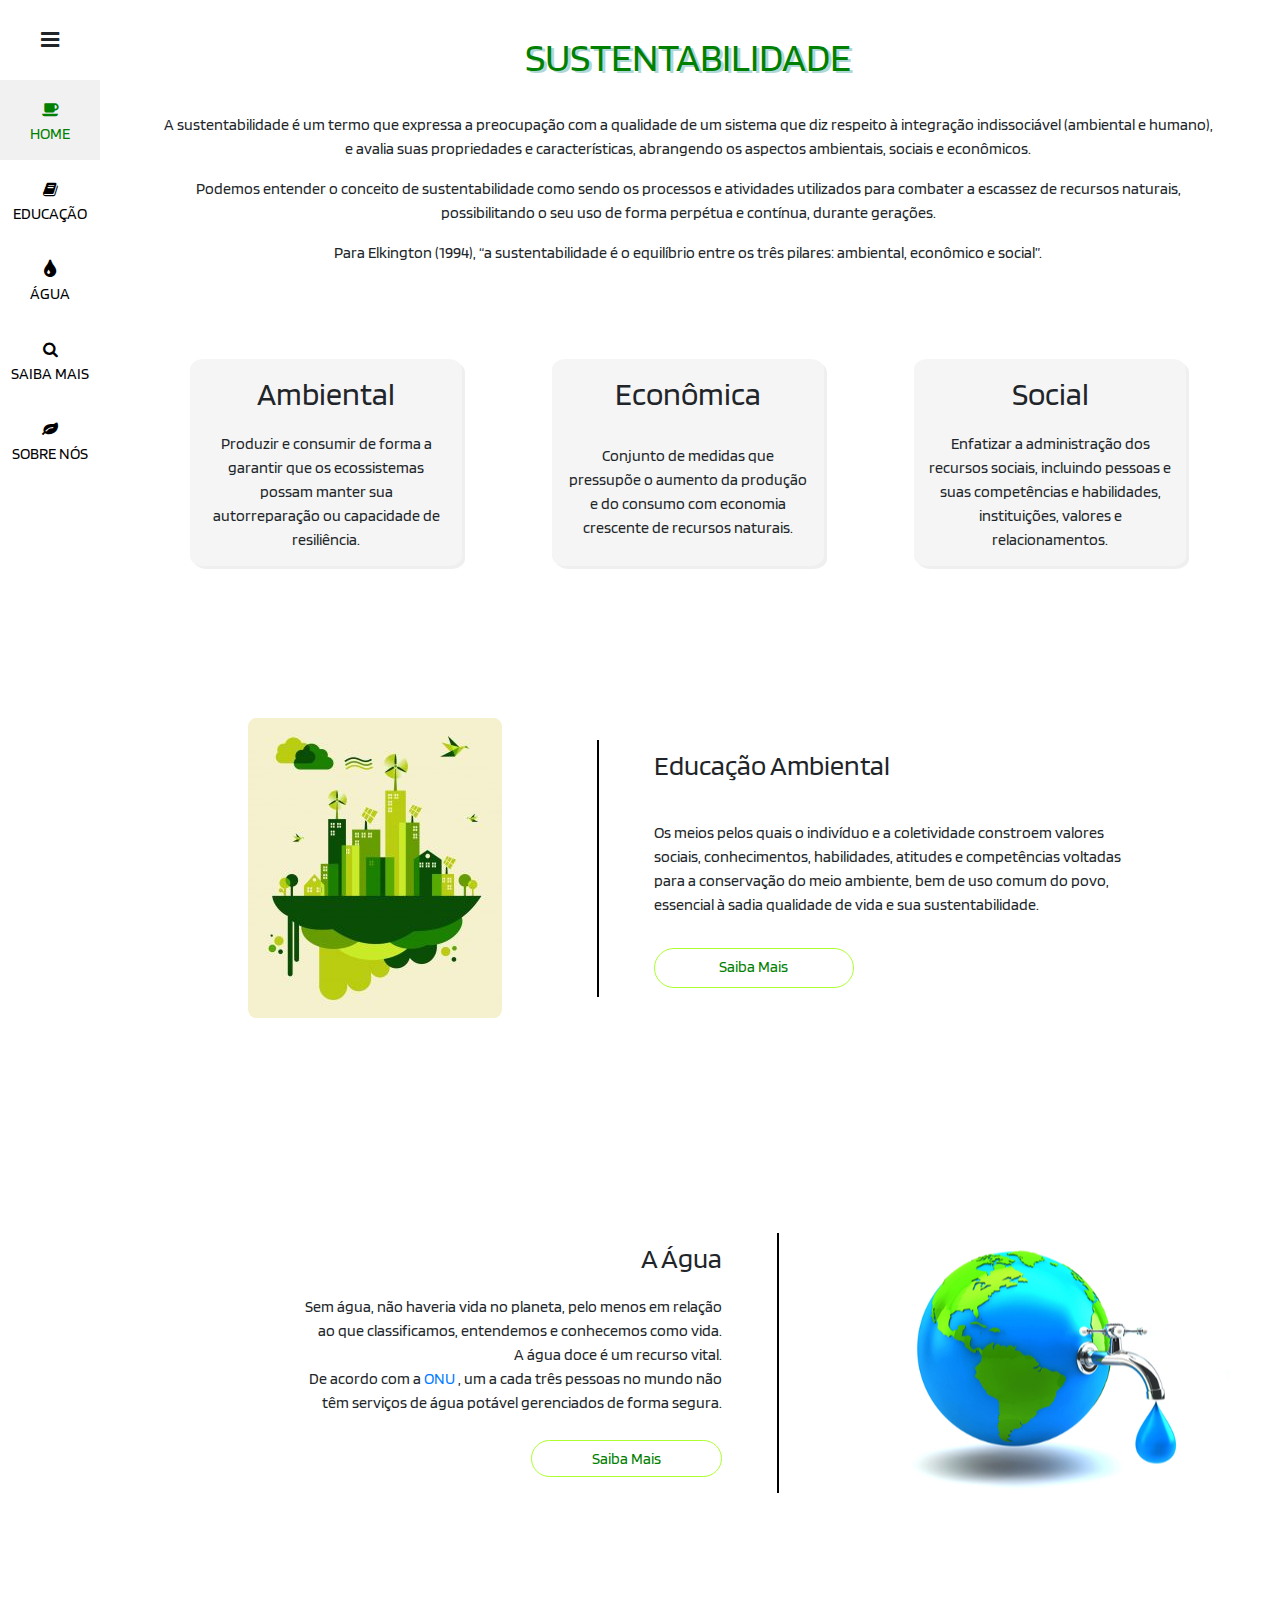
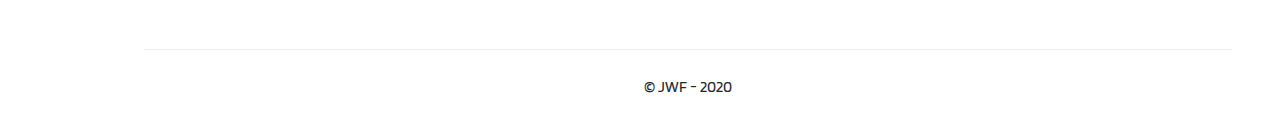
==== commit 43dfe72b: "atualização sobre nos" ====
--- a/index.html
+++ b/index.html
@@ -81,7 +81,6 @@
     </header>
 
 
-    <img class="background" src="public/img/background1.jpeg">
 
     <main>
 
--- a/public/css/style.css
+++ b/public/css/style.css
@@ -12,6 +12,8 @@
     justify-content: center;
 }
 
+
+/* Background blur page home */
 .background {
     position: absolute;
     width: 80%;
@@ -26,6 +28,7 @@
     z-index: -1;
 }
 
+/* Gotinha */
 /* .scroll-anchor {
     display: grid;
 
@@ -75,6 +78,7 @@
 
 } */
 
+/* Menu lateral */
 nav {
 
     position: fixed;
@@ -83,6 +87,7 @@
     background-color: #FFF;
 
     width: 15vh;
+    max-width: 100px;
     height: 100vh;
 
     z-index: 3;
@@ -146,7 +151,7 @@
     color: green;
 }
 
-
+/* página */
 main {
     width: 85%;
     margin-left: 7.5%;
@@ -155,6 +160,18 @@
 main > div:nth-child(2) {
     text-align: center;
 }
+
+main > p {
+    text-align: center;
+}
+
+main > p span {
+    font-size: 32px;
+    margin-right: 0.2em;
+    color: orange;
+}
+
+/* conteúdo */
 
 .rows {
     margin: 7% 0;
@@ -171,17 +188,6 @@
     transform: translate(-50%, -50%);
 }
 
-.image-ods {
-    justify-content: center;
-}
-
-.image-ods img {
-    width: 60%;
-    height: auto;
-
-    object-fit: cover;
-}
-
 li p, .title {
     text-transform: uppercase;
 }
@@ -201,7 +207,7 @@
     text-transform: uppercase;
     text-shadow: 3px 2px #00808050;
 
-    margin: 5% 0;
+    margin: 3% 0;
     color: #008000;
 }
 
@@ -228,12 +234,6 @@
 
 .box-links {
     padding: 10%;
-    text-align: center;
-    justify-content: center;
-    align-items: center;
-}
-
-.videos {
     text-align: center;
     justify-content: center;
     align-items: center;
@@ -297,25 +297,6 @@
 
 .boxg p {
     margin-bottom: 10%;
-}
-
-.nos img {
-    width: 100%;
-    height: 20em;
-
-    background-color: black;
-
-    opacity: 0.3;
-
-    object-fit: cover;
-
-    transition: all 750ms;
-}
-
-.nos img:hover {
-    opacity: 1;
-
-    transition: all 750ms;
 }
 
 .box-educa div {
@@ -381,15 +362,6 @@
     transition: background-color 700ms; 
 }
 
-footer {
-    margin-top: auto;
-    padding : 25px 0 10px;
-
-    text-align: center;
-
-    border-top: 1px solid #00000010;
-}
-
 body > a {
     display: none;
     position: absolute;
@@ -403,6 +375,101 @@
     color: black;
 }
 
+section {
+    margin-bottom: 10%;
+}
+
+.box-obj {
+    margin: 5% -2%;
+}
+
+.box-obj > div:nth-child(2),.box-imp > div:nth-child(3) {
+    padding: 2%;
+    background-color: #3c8f3c;
+    color: white;
+}
+
+.box-obj > div:nth-child(2) {
+    text-align: right;
+    border-top-left-radius: 1em;
+    border-bottom-left-radius: 1em;
+}
+
+.box-imp > div:nth-child(3) {
+    text-align: left;
+    border-top-right-radius: 1em;
+    border-bottom-right-radius: 1em;
+}
+
+.box-obj img, .box-obj img {
+    height: auto;
+    object-fit: cover;
+}
+
+.box-obj p {
+    margin: 3% 0;
+}
+
+.main > section {
+
+    display: block;
+    width: 100%;
+
+}
+
+/* vídeos */
+.videos {
+    text-align: center;
+    justify-content: center;
+    align-items: center;
+}
+
+/* imagens */
+.image-ods {
+    justify-content: center;
+}
+
+.image-ods img {
+    width: 60%;
+    height: auto;
+
+    object-fit: cover;
+}
+
+.nos {
+    
+    border: #979797 solid;
+    box-shadow: #97979740 5px 5px;
+}
+
+.nos img {
+    width: 100%;
+    height: 20em;
+
+    opacity: 0.4;
+
+    object-fit: cover;
+
+    transition: all 750ms;
+}
+
+.nos img:hover {
+    opacity: 1;
+
+    transition: all 750ms;
+}
+
+/* footer */
+footer {
+    margin-top: auto;
+    padding : 25px 0 10px;
+
+    text-align: center;
+
+    border-top: 1px solid #00000010;
+}
+
+/* rolagem lateral */
 ::-webkit-scrollbar {
     width: 1.2%;
     background-color: #21212110;
@@ -461,13 +528,38 @@
         padding: 0.3em 2em;
     }
 
+    .boxg p {
+        width: 300px;
+    }
+
+    .box-agua img {
+        width: 100%;
+        object-fit: cover;
+    }
+
     main {
-        margin-top: 10%;
+        margin: 10% 0;
         padding: 0;
+    }
+
+    .box-educa img {
+        margin-left: -10%;
     }
 
     body > a {
         display: block;
+    }
+
+    .box-obj > div:nth-child(2),.box-imp > div:nth-child(3) {
+        margin: 10% 0;
+        padding: 2%;
+        background-color: #FFF;
+        color: black;
+        text-align: center;
+    }
+
+    .nos img {
+        opacity: 1;
     }
 }
 
